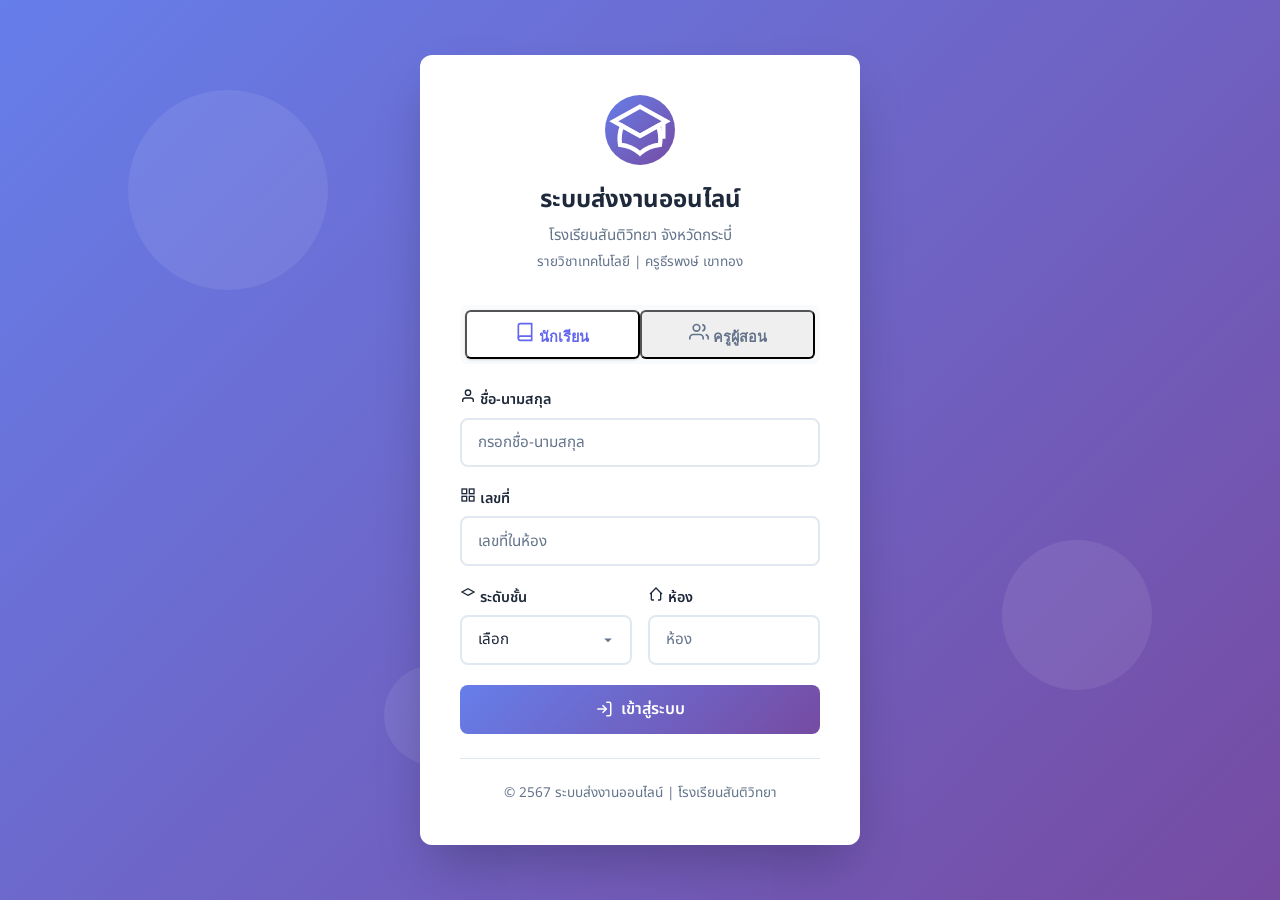
==== teacher.html @ f61cca58 "feat: ระบบส่งงานออนไลน์ครบชุด - หน้า Login สำหรับครูและนักเรียน - แดชบอร์ดครู: สร้างงาน ดูผลงาน ให้ค" ====
<!DOCTYPE html>
<html lang="th">
<head>
  <meta charset="UTF-8">
  <meta name="viewport" content="width=device-width, initial-scale=1.0">
  <title>แดชบอร์ดครู | ระบบส่งงานออนไลน์</title>
  <link href="https://fonts.googleapis.com/css2?family=Noto+Sans+Thai:wght@300;400;500;600;700&family=Inter:wght@300;400;500;600;700&display=swap" rel="stylesheet">
  <link rel="stylesheet" href="css/style.css">
</head>
<body>
  <nav class="navbar">
    <div class="logo">
      <svg viewBox="0 0 24 24" fill="none" stroke="currentColor" stroke-width="2">
        <path d="M12 14l9-5-9-5-9 5 9 5z"/>
        <path d="M12 14l6.16-3.422a12.083 12.083 0 01.665 6.479A11.952 11.952 0 0012 20.055a11.952 11.952 0 00-6.824-2.998 12.078 12.078 0 01.665-6.479L12 14z"/>
        <path d="M20 9v6"/>
      </svg>
      ระบบส่งงานออนไลน์
    </div>
    <div class="nav-links">
      <span class="nav-user" id="nav-teacher-name">ครูธีรพงษ์ เขาทอง</span>
      <button class="btn btn-sm btn-logout" onclick="logout()">
        <svg width="16" height="16" viewBox="0 0 24 24" fill="none" stroke="currentColor" stroke-width="2">
          <path d="M9 21H5a2 2 0 0 1-2-2V5a2 2 0 0 1 2-2h4"/>
          <polyline points="16 17 21 12 16 7"/>
          <line x1="21" y1="12" x2="9" y2="12"/>
        </svg>
        ออกจากระบบ
      </button>
    </div>
  </nav>

  <div class="container">
    <div class="teacher-profile-card">
      <div class="profile-avatar">
        <svg width="40" height="40" viewBox="0 0 24 24" fill="none" stroke="currentColor" stroke-width="1.5">
          <path d="M20 21v-2a4 4 0 0 0-4-4H8a4 4 0 0 0-4 4v2"/>
          <circle cx="12" cy="7" r="4"/>
        </svg>
      </div>
      <div class="profile-info">
        <h2>ครูธีรพงษ์ เขาทอง</h2>
        <p>รายวิชาเทคโนโลยี | โรงเรียนสันติวิทยา จังหวัดกระบี่</p>
      </div>
    </div>


    <!-- Stats -->
    <div class="stats-row">
      <div class="stat-card">
        <div class="stat-icon blue"><svg width="24" height="24" viewBox="0 0 24 24" fill="none" stroke="currentColor" stroke-width="2"><path d="M9 5H7a2 2 0 00-2 2v12a2 2 0 002 2h10a2 2 0 002-2V7a2 2 0 00-2-2h-2M9 5a2 2 0 002 2h2a2 2 0 002-2M9 5a2 2 0 012-2h2a2 2 0 012 2"/></svg></div>
        <div class="stat-info"><h4 id="stat-total-assignments">0</h4><p>งานทั้งหมด</p></div>
      </div>
      <div class="stat-card">
        <div class="stat-icon green"><svg width="24" height="24" viewBox="0 0 24 24" fill="none" stroke="currentColor" stroke-width="2"><path d="M9 12l2 2 4-4m6 2a9 9 0 11-18 0 9 9 0 0118 0z"/></svg></div>
        <div class="stat-info"><h4 id="stat-total-submissions">0</h4><p>ผลงานที่ส่งมา</p></div>
      </div>
      <div class="stat-card">
        <div class="stat-icon orange"><svg width="24" height="24" viewBox="0 0 24 24" fill="none" stroke="currentColor" stroke-width="2"><path d="M12 8v4l3 3m6-3a9 9 0 11-18 0 9 9 0 0118 0z"/></svg></div>
        <div class="stat-info"><h4 id="stat-pending">0</h4><p>รอตรวจ</p></div>
      </div>
      <div class="stat-card">
        <div class="stat-icon purple"><svg width="24" height="24" viewBox="0 0 24 24" fill="none" stroke="currentColor" stroke-width="2"><path d="M11.049 2.927c.3-.921 1.603-.921 1.902 0l1.519 4.674a1 1 0 00.95.69h4.915c.969 0 1.371 1.24.588 1.81l-3.976 2.888a1 1 0 00-.363 1.118l1.518 4.674c.3.922-.755 1.688-1.538 1.118l-3.976-2.888a1 1 0 00-1.176 0l-3.976 2.888c-.783.57-1.838-.197-1.538-1.118l1.518-4.674a1 1 0 00-.363-1.118l-3.976-2.888c-.784-.57-.38-1.81.588-1.81h4.914a1 1 0 00.951-.69l1.519-4.674z"/></svg></div>
        <div class="stat-info"><h4 id="stat-graded">0</h4><p>ตรวจแล้ว</p></div>
      </div>
    </div>

    <!-- Tabs -->
    <div class="tabs">
      <button class="tab-btn active" onclick="switchTab('assignments')">งานทั้งหมด</button>
      <button class="tab-btn" onclick="switchTab('submissions')">ผลงานนักเรียน</button>
    </div>

    <!-- Assignments Tab -->
    <div id="tab-assignments">
      <div style="display:flex;justify-content:space-between;align-items:center;flex-wrap:wrap;gap:1rem;">
        <h2>รายการงานที่มอบหมาย</h2>
        <button class="btn btn-primary" onclick="openCreateModal()">
          <svg width="18" height="18" viewBox="0 0 24 24" fill="none" stroke="currentColor" stroke-width="2"><line x1="12" y1="5" x2="12" y2="19"/><line x1="5" y1="12" x2="19" y2="12"/></svg>
          สร้างงานใหม่
        </button>
      </div>
      <div class="filters" style="margin-top:1rem;">
        <select class="form-control" id="filter-level" onchange="filterAssignments()">
          <option value="">ทุกระดับชั้น</option>
          <option value="ป.1">ป.1</option><option value="ป.2">ป.2</option><option value="ป.3">ป.3</option>
          <option value="ป.4">ป.4</option><option value="ป.5">ป.5</option><option value="ป.6">ป.6</option>
          <option value="ม.1">ม.1</option><option value="ม.2">ม.2</option><option value="ม.3">ม.3</option>
          <option value="ม.4">ม.4</option><option value="ม.5">ม.5</option><option value="ม.6">ม.6</option>
        </select>
        <select class="form-control" id="filter-subject" onchange="filterAssignments()"><option value="">ทุกวิชา</option></select>
        <select class="form-control" id="filter-room" onchange="filterAssignments()"><option value="">ทุกห้อง</option></select>
      </div>
      <div id="assignments-list" class="assignments-grid"></div>
      <div id="empty-assignments" class="empty-state" style="display:none;">
        <svg viewBox="0 0 24 24" fill="none" stroke="currentColor" stroke-width="1.5"><path d="M9 5H7a2 2 0 00-2 2v12a2 2 0 002 2h10a2 2 0 002-2V7a2 2 0 00-2-2h-2M9 5a2 2 0 002 2h2a2 2 0 002-2M9 5a2 2 0 012-2h2a2 2 0 012 2"/></svg>
        <h3>ยังไม่มีงาน</h3>
        <p>กดปุ่ม "สร้างงานใหม่" เพื่อเริ่มมอบหมายงานให้นักเรียน</p>
      </div>
    </div>


    <!-- Submissions Tab -->
    <div id="tab-submissions" style="display:none;">
      <h2>ผลงานที่นักเรียนส่งมา</h2>
      <div class="filters" style="margin-top:1rem;">
        <select class="form-control" id="sub-filter-assignment" onchange="filterSubmissions()"><option value="">ทุกงาน</option></select>
        <select class="form-control" id="sub-filter-status" onchange="filterSubmissions()">
          <option value="">ทุกสถานะ</option><option value="pending">รอตรวจ</option><option value="graded">ตรวจแล้ว</option>
        </select>
      </div>
      <div id="submissions-list" class="submissions-container"></div>
      <div id="empty-submissions" class="empty-state" style="display:none;">
        <svg viewBox="0 0 24 24" fill="none" stroke="currentColor" stroke-width="1.5"><path d="M7 21h10a2 2 0 002-2V9.414a1 1 0 00-.293-.707l-5.414-5.414A1 1 0 0012.586 3H7a2 2 0 00-2 2v14a2 2 0 002 2z"/></svg>
        <h3>ยังไม่มีผลงาน</h3><p>เมื่อนักเรียนส่งงาน ผลงานจะปรากฏที่นี่</p>
      </div>
    </div>
  </div>

  <!-- Create Assignment Modal -->
  <div class="modal-overlay" id="create-modal">
    <div class="modal">
      <div class="modal-header"><h2>สร้างงานใหม่</h2><button class="modal-close" onclick="closeCreateModal()">&times;</button></div>
      <form id="assignment-form" onsubmit="createAssignment(event)">
        <div class="form-group"><label>ชื่องาน *</label><input type="text" class="form-control" id="assignment-title" placeholder="เช่น สร้างเว็บไซต์ส่วนตัว..." required></div>
        <div class="form-group"><label>รายละเอียดงาน</label><textarea class="form-control" id="assignment-desc" placeholder="อธิบายรายละเอียดงานที่ต้องทำ..."></textarea></div>
        <div class="form-group"><label>วิชา *</label><input type="text" class="form-control" id="assignment-subject" placeholder="เช่น เทคโนโลยี" value="เทคโนโลยี" required></div>
        <div class="form-group"><label>ระดับชั้น *</label>
          <select class="form-control" id="assignment-level" required>
            <option value="">-- เลือกระดับชั้น --</option>
            <option value="ป.1">ป.1</option><option value="ป.2">ป.2</option><option value="ป.3">ป.3</option>
            <option value="ป.4">ป.4</option><option value="ป.5">ป.5</option><option value="ป.6">ป.6</option>
            <option value="ม.1">ม.1</option><option value="ม.2">ม.2</option><option value="ม.3">ม.3</option>
            <option value="ม.4">ม.4</option><option value="ม.5">ม.5</option><option value="ม.6">ม.6</option>
          </select>
        </div>
        <div class="form-group"><label>ห้อง *</label><input type="text" class="form-control" id="assignment-room" placeholder="เช่น 1, 2, 3" required></div>
        <div class="form-group"><label>กำหนดส่ง</label><input type="date" class="form-control" id="assignment-deadline"></div>
        <div style="display:flex;gap:1rem;margin-top:1.5rem;">
          <button type="submit" class="btn btn-primary" style="flex:1;">สร้างงาน</button>
          <button type="button" class="btn btn-outline" onclick="closeCreateModal()">ยกเลิก</button>
        </div>
      </form>
    </div>
  </div>

  <!-- Grade Modal -->
  <div class="modal-overlay" id="grade-modal">
    <div class="modal">
      <div class="modal-header"><h2>ให้คะแนน / ตรวจงาน</h2><button class="modal-close" onclick="closeGradeModal()">&times;</button></div>
      <form id="grade-form" onsubmit="submitGrade(event)">
        <div class="form-group"><label>คะแนน</label><input type="number" class="form-control" id="grade-score" placeholder="เช่น 8" min="0" max="100"></div>
        <div class="form-group"><label>คะแนนเต็ม</label><input type="number" class="form-control" id="grade-total" placeholder="เช่น 10" min="1" max="100"></div>
        <div class="form-group"><label>ความคิดเห็น</label><textarea class="form-control" id="grade-comment" placeholder="ความคิดเห็นหรือข้อเสนอแนะ..."></textarea></div>
        <input type="hidden" id="grade-submission-id">
        <div style="display:flex;gap:1rem;margin-top:1.5rem;">
          <button type="submit" class="btn btn-success" style="flex:1;">บันทึกคะแนน</button>
          <button type="button" class="btn btn-outline" onclick="closeGradeModal()">ยกเลิก</button>
        </div>
      </form>
    </div>
  </div>

  <div class="toast" id="toast"></div>

  <script src="js/config.js"></script>
  <script src="js/app.js"></script>
  <script src="js/auth.js"></script>
  <script src="js/teacher.js"></script>
  <script>const session = requireAuth('teacher');</script>
</body>
</html>
---- css/style.css ----
/* ===== CSS Variables ===== */
:root {
  --primary: #6366f1;
  --primary-dark: #4f46e5;
  --primary-light: #a5b4fc;
  --secondary: #06b6d4;
  --accent: #f59e0b;
  --success: #10b981;
  --danger: #ef4444;
  --bg: #f8fafc;
  --surface: #ffffff;
  --text: #1e293b;
  --text-secondary: #64748b;
  --border: #e2e8f0;
  --shadow: 0 1px 3px rgba(0, 0, 0, 0.1), 0 1px 2px rgba(0, 0, 0, 0.06);
  --shadow-lg: 0 10px 15px -3px rgba(0, 0, 0, 0.1), 0 4px 6px -2px rgba(0, 0, 0, 0.05);
  --radius: 12px;
  --radius-sm: 8px;
  --transition: all 0.3s ease;
}

/* ===== Reset ===== */
* {
  margin: 0;
  padding: 0;
  box-sizing: border-box;
}

body {
  font-family: 'Noto Sans Thai', 'Inter', sans-serif;
  background-color: var(--bg);
  color: var(--text);
  line-height: 1.6;
  min-height: 100vh;
}

a {
  text-decoration: none;
  color: inherit;
}

ul, ol {
  list-style: none;
}


/* ===== Navbar ===== */
.navbar {
  background: linear-gradient(135deg, var(--primary), var(--primary-dark));
  position: sticky;
  top: 0;
  z-index: 1000;
  padding: 0.75rem 2rem;
  display: flex;
  align-items: center;
  justify-content: space-between;
  box-shadow: var(--shadow-lg);
}

.navbar .logo {
  font-size: 1.25rem;
  font-weight: 700;
  color: #ffffff;
  display: flex;
  align-items: center;
  gap: 0.5rem;
}

.navbar .nav-links {
  display: flex;
  align-items: center;
  gap: 1.5rem;
}

.navbar .nav-links a {
  color: rgba(255, 255, 255, 0.85);
  font-weight: 500;
  transition: var(--transition);
}

.navbar .nav-links a:hover {
  color: #ffffff;
}

.nav-user {
  display: flex;
  align-items: center;
  gap: 0.75rem;
  color: #ffffff;
  font-size: 0.9rem;
}

.btn-logout {
  background: rgba(255, 255, 255, 0.15);
  border: 1px solid rgba(255, 255, 255, 0.3);
  color: #ffffff;
  padding: 0.4rem 1rem;
  border-radius: var(--radius-sm);
  cursor: pointer;
  font-size: 0.85rem;
  transition: var(--transition);
}

.btn-logout:hover {
  background: rgba(255, 255, 255, 0.25);
}


/* ===== Container ===== */
.container {
  max-width: 1200px;
  margin: 0 auto;
  padding: 2rem 1.5rem;
}

/* ===== Landing Page ===== */
.landing-page {
  display: flex;
  flex-direction: column;
  align-items: center;
  justify-content: center;
  min-height: calc(100vh - 70px);
  text-align: center;
  padding: 2rem;
}

.landing-badge {
  display: inline-block;
  background: linear-gradient(135deg, var(--primary-light), var(--secondary));
  color: #ffffff;
  padding: 0.4rem 1.2rem;
  border-radius: 50px;
  font-size: 0.85rem;
  font-weight: 600;
  margin-bottom: 1.5rem;
}

.landing-page h1 {
  font-size: 3rem;
  font-weight: 800;
  background: linear-gradient(135deg, var(--primary), var(--secondary));
  -webkit-background-clip: text;
  -webkit-text-fill-color: transparent;
  background-clip: text;
  margin-bottom: 1rem;
}

.landing-subtitle {
  font-size: 1.25rem;
  color: var(--text-secondary);
  margin-bottom: 0.5rem;
}

.landing-desc {
  font-size: 1rem;
  color: var(--text-secondary);
  max-width: 600px;
  margin-bottom: 2.5rem;
}

.role-cards {
  display: grid;
  grid-template-columns: repeat(auto-fit, minmax(280px, 1fr));
  gap: 1.5rem;
  width: 100%;
  max-width: 700px;
  margin-bottom: 3rem;
}

.role-card {
  background: var(--surface);
  border-radius: var(--radius);
  padding: 2rem;
  box-shadow: var(--shadow);
  transition: var(--transition);
  cursor: pointer;
  border: 2px solid transparent;
}

.role-card:hover {
  transform: translateY(-4px);
  box-shadow: var(--shadow-lg);
  border-color: var(--primary-light);
}

.role-card .icon {
  font-size: 2.5rem;
  margin-bottom: 1rem;
}

.role-card h3 {
  font-size: 1.2rem;
  margin-bottom: 0.5rem;
  color: var(--text);
}

.role-card p {
  color: var(--text-secondary);
  font-size: 0.9rem;
}


/* ===== Features Section ===== */
.features-section {
  width: 100%;
  max-width: 900px;
  padding: 2rem 0;
}

.features-section h2 {
  font-size: 1.5rem;
  margin-bottom: 1.5rem;
  color: var(--text);
}

.features-grid {
  display: grid;
  grid-template-columns: repeat(auto-fit, minmax(250px, 1fr));
  gap: 1.25rem;
}

.feature-card {
  background: var(--surface);
  border-radius: var(--radius-sm);
  padding: 1.5rem;
  box-shadow: var(--shadow);
  text-align: left;
}

.feature-card .feature-icon {
  font-size: 1.5rem;
  margin-bottom: 0.75rem;
}

.feature-card h4 {
  margin-bottom: 0.4rem;
  color: var(--text);
}

.feature-card p {
  color: var(--text-secondary);
  font-size: 0.85rem;
}

/* ===== Landing Footer ===== */
.landing-footer {
  margin-top: 3rem;
  padding: 1.5rem;
  text-align: center;
  color: var(--text-secondary);
  font-size: 0.85rem;
}

/* ===== Cards ===== */
.card {
  background: var(--surface);
  border-radius: var(--radius);
  box-shadow: var(--shadow);
  padding: 1.5rem;
  transition: var(--transition);
}

.card:hover {
  box-shadow: var(--shadow-lg);
}

/* ===== Buttons ===== */
.btn {
  display: inline-flex;
  align-items: center;
  justify-content: center;
  gap: 0.5rem;
  padding: 0.65rem 1.5rem;
  border-radius: var(--radius-sm);
  font-weight: 600;
  font-size: 0.9rem;
  border: none;
  cursor: pointer;
  transition: var(--transition);
  text-decoration: none;
}

.btn-primary {
  background: linear-gradient(135deg, var(--primary), var(--primary-dark));
  color: #ffffff;
}

.btn-primary:hover {
  transform: translateY(-2px);
  box-shadow: 0 4px 12px rgba(99, 102, 241, 0.4);
}

.btn-success {
  background: var(--success);
  color: #ffffff;
}

.btn-success:hover {
  background: #059669;
  transform: translateY(-2px);
}

.btn-danger {
  background: var(--danger);
  color: #ffffff;
}

.btn-danger:hover {
  background: #dc2626;
  transform: translateY(-2px);
}

.btn-outline {
  background: transparent;
  border: 2px solid var(--border);
  color: var(--text);
}

.btn-outline:hover {
  border-color: var(--primary);
  color: var(--primary);
}

.btn-sm {
  padding: 0.4rem 0.9rem;
  font-size: 0.8rem;
}


/* ===== Forms ===== */
.form-group {
  margin-bottom: 1.25rem;
}

.form-group label {
  display: block;
  font-weight: 600;
  font-size: 0.9rem;
  margin-bottom: 0.4rem;
  color: var(--text);
}

.form-control {
  width: 100%;
  padding: 0.7rem 1rem;
  border: 2px solid var(--border);
  border-radius: var(--radius-sm);
  font-size: 0.95rem;
  font-family: inherit;
  transition: var(--transition);
  background: var(--surface);
  color: var(--text);
}

.form-control:focus {
  outline: none;
  border-color: var(--primary);
  box-shadow: 0 0 0 3px rgba(99, 102, 241, 0.1);
}

.form-control::placeholder {
  color: var(--text-secondary);
}

select.form-control {
  appearance: none;
  -webkit-appearance: none;
  background-image: url("data:image/svg+xml,%3Csvg xmlns='http://www.w3.org/2000/svg' width='12' height='12' fill='%2364748b' viewBox='0 0 16 16'%3E%3Cpath d='M8 11L3 6h10l-5 5z'/%3E%3C/svg%3E");
  background-repeat: no-repeat;
  background-position: right 1rem center;
  padding-right: 2.5rem;
}

textarea.form-control {
  resize: vertical;
  min-height: 100px;
}

/* ===== Modal ===== */
.modal-overlay {
  position: fixed;
  top: 0;
  left: 0;
  width: 100%;
  height: 100%;
  background: rgba(0, 0, 0, 0.5);
  backdrop-filter: blur(4px);
  display: flex;
  align-items: center;
  justify-content: center;
  z-index: 2000;
  opacity: 0;
  visibility: hidden;
  transition: var(--transition);
}

.modal-overlay.active {
  opacity: 1;
  visibility: visible;
}

.modal {
  background: var(--surface);
  border-radius: var(--radius);
  width: 90%;
  max-width: 550px;
  max-height: 85vh;
  overflow-y: auto;
  box-shadow: var(--shadow-lg);
  animation: slideUp 0.3s ease;
}

@keyframes slideUp {
  from {
    transform: translateY(20px);
    opacity: 0;
  }
  to {
    transform: translateY(0);
    opacity: 1;
  }
}

.modal-header {
  display: flex;
  align-items: center;
  justify-content: space-between;
  padding: 1.25rem 1.5rem;
  border-bottom: 1px solid var(--border);
}

.modal-header h3 {
  font-size: 1.1rem;
  color: var(--text);
}

.modal-close {
  width: 32px;
  height: 32px;
  border-radius: 50%;
  border: none;
  background: var(--bg);
  color: var(--text-secondary);
  font-size: 1.2rem;
  cursor: pointer;
  display: flex;
  align-items: center;
  justify-content: center;
  transition: var(--transition);
}

.modal-close:hover {
  background: var(--danger);
  color: #ffffff;
}

.modal-body {
  padding: 1.5rem;
}

.modal-footer {
  padding: 1rem 1.5rem;
  border-top: 1px solid var(--border);
  display: flex;
  justify-content: flex-end;
  gap: 0.75rem;
}


/* ===== Assignments Grid ===== */
.assignments-grid {
  display: grid;
  grid-template-columns: repeat(auto-fill, minmax(320px, 1fr));
  gap: 1.25rem;
  margin-top: 1.5rem;
}

.assignment-card {
  background: var(--surface);
  border-radius: var(--radius);
  padding: 1.5rem;
  box-shadow: var(--shadow);
  border-left: 4px solid var(--primary);
  transition: var(--transition);
}

.assignment-card:hover {
  box-shadow: var(--shadow-lg);
  transform: translateY(-2px);
}

.assignment-card h4 {
  font-size: 1.05rem;
  margin-bottom: 0.5rem;
  color: var(--text);
}

.subject-badge {
  display: inline-block;
  padding: 0.2rem 0.7rem;
  border-radius: 50px;
  font-size: 0.75rem;
  font-weight: 600;
  background: var(--primary-light);
  color: var(--primary-dark);
  margin-bottom: 0.75rem;
}

.assignment-meta {
  display: flex;
  flex-wrap: wrap;
  gap: 0.75rem;
  margin: 0.75rem 0;
  font-size: 0.85rem;
  color: var(--text-secondary);
}

.assignment-meta span {
  display: flex;
  align-items: center;
  gap: 0.3rem;
}

.assignment-actions {
  display: flex;
  gap: 0.5rem;
  margin-top: 1rem;
  padding-top: 1rem;
  border-top: 1px solid var(--border);
}

/* ===== Submissions ===== */
.submissions-list {
  display: flex;
  flex-direction: column;
  gap: 1rem;
  margin-top: 1.5rem;
}

.submission-item {
  background: var(--surface);
  border-radius: var(--radius);
  padding: 1.25rem;
  box-shadow: var(--shadow);
  border-left: 4px solid var(--secondary);
  transition: var(--transition);
}

.submission-item:hover {
  box-shadow: var(--shadow-lg);
}

.student-info {
  display: flex;
  align-items: center;
  gap: 0.75rem;
  margin-bottom: 0.75rem;
}

.student-info .avatar {
  width: 36px;
  height: 36px;
  border-radius: 50%;
  background: linear-gradient(135deg, var(--primary), var(--secondary));
  display: flex;
  align-items: center;
  justify-content: center;
  color: #ffffff;
  font-weight: 700;
  font-size: 0.85rem;
}

.student-info .name {
  font-weight: 600;
  color: var(--text);
}

.student-info .time {
  font-size: 0.8rem;
  color: var(--text-secondary);
}

.file-preview {
  background: var(--bg);
  border-radius: var(--radius-sm);
  padding: 0.75rem 1rem;
  margin: 0.75rem 0;
  display: flex;
  align-items: center;
  gap: 0.5rem;
  font-size: 0.85rem;
  color: var(--text-secondary);
}

.grade-badge {
  display: inline-flex;
  align-items: center;
  gap: 0.3rem;
  padding: 0.3rem 0.8rem;
  border-radius: 50px;
  font-size: 0.8rem;
  font-weight: 600;
  background: rgba(16, 185, 129, 0.1);
  color: var(--success);
}

.grade-badge.pending {
  background: rgba(245, 158, 11, 0.1);
  color: var(--accent);
}


/* ===== Tabs ===== */
.tabs {
  display: flex;
  gap: 0;
  border-bottom: 2px solid var(--border);
  margin-bottom: 1.5rem;
}

.tab {
  padding: 0.75rem 1.5rem;
  font-weight: 600;
  font-size: 0.9rem;
  color: var(--text-secondary);
  cursor: pointer;
  border-bottom: 2px solid transparent;
  margin-bottom: -2px;
  transition: var(--transition);
}

.tab:hover {
  color: var(--primary);
}

.tab.active {
  color: var(--primary);
  border-bottom-color: var(--primary);
}

/* ===== Toast Notification ===== */
.toast {
  position: fixed;
  bottom: 2rem;
  right: 2rem;
  background: var(--text);
  color: #ffffff;
  padding: 1rem 1.5rem;
  border-radius: var(--radius-sm);
  box-shadow: var(--shadow-lg);
  font-size: 0.9rem;
  z-index: 3000;
  transform: translateY(100px);
  opacity: 0;
  transition: var(--transition);
}

.toast.show {
  transform: translateY(0);
  opacity: 1;
}

.toast.success {
  border-left: 4px solid var(--success);
}

.toast.error {
  border-left: 4px solid var(--danger);
}

/* ===== Stats Row ===== */
.stats-row {
  display: grid;
  grid-template-columns: repeat(auto-fit, minmax(200px, 1fr));
  gap: 1.25rem;
  margin-bottom: 2rem;
}

.stat-card {
  background: var(--surface);
  border-radius: var(--radius);
  padding: 1.25rem;
  box-shadow: var(--shadow);
  display: flex;
  align-items: center;
  gap: 1rem;
}

.stat-card .stat-icon {
  width: 48px;
  height: 48px;
  border-radius: var(--radius-sm);
  display: flex;
  align-items: center;
  justify-content: center;
  font-size: 1.3rem;
}

.stat-card .stat-icon.primary {
  background: rgba(99, 102, 241, 0.1);
  color: var(--primary);
}

.stat-card .stat-icon.success {
  background: rgba(16, 185, 129, 0.1);
  color: var(--success);
}

.stat-card .stat-icon.accent {
  background: rgba(245, 158, 11, 0.1);
  color: var(--accent);
}

.stat-card .stat-icon.secondary {
  background: rgba(6, 182, 212, 0.1);
  color: var(--secondary);
}

.stat-card .stat-info h4 {
  font-size: 1.5rem;
  color: var(--text);
}

.stat-card .stat-info p {
  font-size: 0.85rem;
  color: var(--text-secondary);
}

/* ===== Empty State ===== */
.empty-state {
  display: flex;
  flex-direction: column;
  align-items: center;
  justify-content: center;
  padding: 3rem;
  text-align: center;
}

.empty-state svg {
  width: 120px;
  height: 120px;
  margin-bottom: 1.5rem;
  opacity: 0.5;
}

.empty-state h3 {
  color: var(--text);
  margin-bottom: 0.5rem;
}

.empty-state p {
  color: var(--text-secondary);
  font-size: 0.9rem;
}


/* ===== File Upload Area ===== */
.file-upload-area {
  border: 2px dashed var(--border);
  border-radius: var(--radius);
  padding: 2rem;
  text-align: center;
  cursor: pointer;
  transition: var(--transition);
}

.file-upload-area:hover {
  border-color: var(--primary);
  background: rgba(99, 102, 241, 0.02);
}

.file-upload-area.dragover {
  border-color: var(--primary);
  background: rgba(99, 102, 241, 0.05);
  transform: scale(1.01);
}

.file-upload-area .upload-icon {
  font-size: 2.5rem;
  margin-bottom: 0.75rem;
  color: var(--text-secondary);
}

.file-upload-area p {
  color: var(--text-secondary);
  font-size: 0.9rem;
}

.file-upload-area .browse-link {
  color: var(--primary);
  font-weight: 600;
  cursor: pointer;
}

/* ===== Login Page ===== */
.login-page {
  min-height: 100vh;
  display: flex;
  align-items: center;
  justify-content: center;
  background: linear-gradient(135deg, #667eea 0%, #764ba2 100%);
  padding: 2rem;
  position: relative;
  overflow: hidden;
}

.login-bg {
  position: absolute;
  top: 0;
  left: 0;
  width: 100%;
  height: 100%;
  overflow: hidden;
  pointer-events: none;
}

.login-bg .circle {
  position: absolute;
  border-radius: 50%;
  background: rgba(255, 255, 255, 0.08);
  animation: float 6s ease-in-out infinite;
}

.login-bg .circle:nth-child(1) {
  width: 200px;
  height: 200px;
  top: 10%;
  left: 10%;
  animation-delay: 0s;
}

.login-bg .circle:nth-child(2) {
  width: 150px;
  height: 150px;
  top: 60%;
  right: 10%;
  animation-delay: 2s;
}

.login-bg .circle:nth-child(3) {
  width: 100px;
  height: 100px;
  bottom: 15%;
  left: 30%;
  animation-delay: 4s;
}

.login-bg .circle:nth-child(4) {
  width: 250px;
  height: 250px;
  top: 30%;
  right: 20%;
  animation-delay: 1s;
}

@keyframes float {
  0%, 100% {
    transform: translateY(0) rotate(0deg);
  }
  50% {
    transform: translateY(-20px) rotate(5deg);
  }
}

.login-container {
  background: var(--surface);
  border-radius: var(--radius);
  width: 100%;
  max-width: 440px;
  padding: 2.5rem;
  box-shadow: 0 25px 50px -12px rgba(0, 0, 0, 0.25);
  position: relative;
  z-index: 1;
}


.login-header {
  text-align: center;
  margin-bottom: 2rem;
}

.login-header .school-logo {
  width: 70px;
  height: 70px;
  border-radius: 50%;
  background: linear-gradient(135deg, #667eea, #764ba2);
  display: flex;
  align-items: center;
  justify-content: center;
  margin: 0 auto 1rem;
  font-size: 1.8rem;
  color: #ffffff;
}

.login-header h1 {
  font-size: 1.5rem;
  color: var(--text);
  margin-bottom: 0.3rem;
}

.login-header .school-name {
  font-size: 0.95rem;
  color: var(--text-secondary);
  margin-bottom: 0.2rem;
}

.login-header .teacher-name {
  font-size: 0.85rem;
  color: var(--text-secondary);
}

.login-tabs {
  display: flex;
  border-radius: var(--radius-sm);
  background: var(--bg);
  padding: 0.3rem;
  margin-bottom: 1.5rem;
}

.login-tab {
  flex: 1;
  padding: 0.6rem;
  text-align: center;
  border-radius: 6px;
  font-weight: 600;
  font-size: 0.9rem;
  color: var(--text-secondary);
  cursor: pointer;
  transition: var(--transition);
}

.login-tab.active {
  background: var(--surface);
  color: var(--primary);
  box-shadow: var(--shadow);
}

.btn-login {
  width: 100%;
  padding: 0.8rem;
  background: linear-gradient(135deg, #667eea, #764ba2);
  color: #ffffff;
  border: none;
  border-radius: var(--radius-sm);
  font-size: 1rem;
  font-weight: 600;
  cursor: pointer;
  transition: var(--transition);
  font-family: inherit;
}

.btn-login:hover {
  transform: translateY(-2px);
  box-shadow: 0 4px 12px rgba(102, 126, 234, 0.4);
}

.login-footer {
  text-align: center;
  margin-top: 1.5rem;
  padding-top: 1.5rem;
  border-top: 1px solid var(--border);
  color: var(--text-secondary);
  font-size: 0.85rem;
}

/* ===== Teacher Profile Card ===== */
.teacher-profile {
  background: linear-gradient(135deg, #667eea 0%, #764ba2 100%);
  border-radius: var(--radius);
  padding: 2rem;
  color: #ffffff;
  margin-bottom: 2rem;
  display: flex;
  align-items: center;
  gap: 1.5rem;
}

.teacher-profile .avatar {
  width: 64px;
  height: 64px;
  border-radius: 50%;
  background: rgba(255, 255, 255, 0.2);
  display: flex;
  align-items: center;
  justify-content: center;
  font-size: 1.5rem;
  font-weight: 700;
  border: 3px solid rgba(255, 255, 255, 0.3);
}

.teacher-profile .info h2 {
  font-size: 1.3rem;
  margin-bottom: 0.25rem;
}

.teacher-profile .info p {
  opacity: 0.85;
  font-size: 0.9rem;
}


/* ===== Student Info Banner ===== */
.student-banner {
  background: linear-gradient(135deg, #10b981 0%, #059669 100%);
  border-radius: var(--radius);
  padding: 1.5rem 2rem;
  color: #ffffff;
  margin-bottom: 2rem;
  display: flex;
  align-items: center;
  gap: 1.25rem;
}

.student-banner .avatar {
  width: 56px;
  height: 56px;
  border-radius: 50%;
  background: rgba(255, 255, 255, 0.2);
  display: flex;
  align-items: center;
  justify-content: center;
  font-size: 1.3rem;
  font-weight: 700;
  border: 2px solid rgba(255, 255, 255, 0.3);
}

.student-banner .info h2 {
  font-size: 1.2rem;
  margin-bottom: 0.2rem;
}

.student-banner .info p {
  opacity: 0.9;
  font-size: 0.85rem;
}

/* ===== Responsive ===== */
@media (max-width: 768px) {
  .navbar {
    padding: 0.75rem 1rem;
  }

  .navbar .nav-links {
    gap: 1rem;
  }

  .landing-page h1 {
    font-size: 2rem;
  }

  .role-cards {
    grid-template-columns: 1fr;
  }

  .assignments-grid {
    grid-template-columns: 1fr;
  }

  .stats-row {
    grid-template-columns: 1fr 1fr;
  }

  .container {
    padding: 1.5rem 1rem;
  }

  .teacher-profile {
    flex-direction: column;
    text-align: center;
  }

  .student-banner {
    flex-direction: column;
    text-align: center;
  }

  .modal {
    width: 95%;
    margin: 1rem;
  }

  .tabs {
    overflow-x: auto;
  }

  .tab {
    padding: 0.6rem 1rem;
    white-space: nowrap;
  }

  .features-grid {
    grid-template-columns: 1fr;
  }

  .login-container {
    padding: 1.5rem;
  }

  .toast {
    left: 1rem;
    right: 1rem;
    bottom: 1rem;
  }
}

/* ===== Custom Scrollbar ===== */
::-webkit-scrollbar {
  width: 8px;
  height: 8px;
}

::-webkit-scrollbar-track {
  background: var(--bg);
  border-radius: 4px;
}

::-webkit-scrollbar-thumb {
  background: var(--border);
  border-radius: 4px;
}

::-webkit-scrollbar-thumb:hover {
  background: var(--text-secondary);
}

/* Firefox scrollbar */
* {
  scrollbar-width: thin;
  scrollbar-color: var(--border) var(--bg);
}
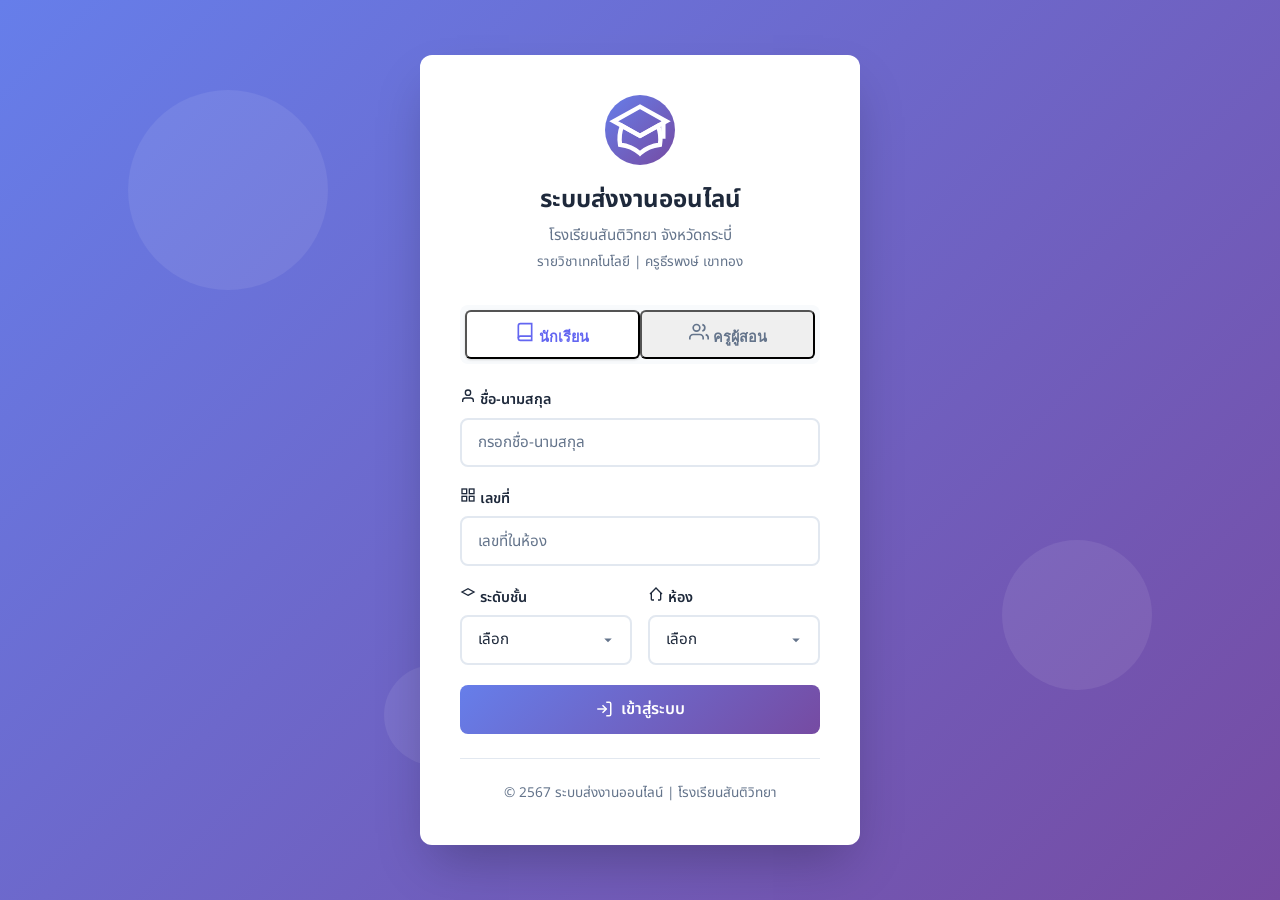
==== commit cd65c6d3: "fix: แก้ padding modal ชิดขอบ + อัพเดตรายวิชาและห้องเรียน - เพิ่ม padding 2rem ใน modal ให้เนื้อหาไม" ====
--- a/teacher.html
+++ b/teacher.html
@@ -83,10 +83,11 @@
       <div class="filters" style="margin-top:1rem;">
         <select class="form-control" id="filter-level" onchange="filterAssignments()">
           <option value="">ทุกระดับชั้น</option>
-          <option value="ป.1">ป.1</option><option value="ป.2">ป.2</option><option value="ป.3">ป.3</option>
-          <option value="ป.4">ป.4</option><option value="ป.5">ป.5</option><option value="ป.6">ป.6</option>
-          <option value="ม.1">ม.1</option><option value="ม.2">ม.2</option><option value="ม.3">ม.3</option>
-          <option value="ม.4">ม.4</option><option value="ม.5">ม.5</option><option value="ม.6">ม.6</option>
+          <option value="ม.1">ม.1</option>
+          <option value="ม.3">ม.3</option>
+          <option value="ม.4">ม.4</option>
+          <option value="ม.5">ม.5</option>
+          <option value="ม.6">ม.6</option>
         </select>
         <select class="form-control" id="filter-subject" onchange="filterAssignments()"><option value="">ทุกวิชา</option></select>
         <select class="form-control" id="filter-room" onchange="filterAssignments()"><option value="">ทุกห้อง</option></select>
@@ -124,17 +125,39 @@
       <form id="assignment-form" onsubmit="createAssignment(event)">
         <div class="form-group"><label>ชื่องาน *</label><input type="text" class="form-control" id="assignment-title" placeholder="เช่น สร้างเว็บไซต์ส่วนตัว..." required></div>
         <div class="form-group"><label>รายละเอียดงาน</label><textarea class="form-control" id="assignment-desc" placeholder="อธิบายรายละเอียดงานที่ต้องทำ..."></textarea></div>
-        <div class="form-group"><label>วิชา *</label><input type="text" class="form-control" id="assignment-subject" placeholder="เช่น เทคโนโลยี" value="เทคโนโลยี" required></div>
-        <div class="form-group"><label>ระดับชั้น *</label>
-          <select class="form-control" id="assignment-level" required>
-            <option value="">-- เลือกระดับชั้น --</option>
-            <option value="ป.1">ป.1</option><option value="ป.2">ป.2</option><option value="ป.3">ป.3</option>
-            <option value="ป.4">ป.4</option><option value="ป.5">ป.5</option><option value="ป.6">ป.6</option>
-            <option value="ม.1">ม.1</option><option value="ม.2">ม.2</option><option value="ม.3">ม.3</option>
-            <option value="ม.4">ม.4</option><option value="ม.5">ม.5</option><option value="ม.6">ม.6</option>
+        <div class="form-group"><label>วิชา *</label>
+          <select class="form-control" id="assignment-subject" required>
+            <option value="">-- เลือกวิชา --</option>
+            <option value="โปรแกรมตารางงาน">โปรแกรมตารางงาน</option>
+            <option value="เทคโนโลยี (วิทยาการคำนวณ)">เทคโนโลยี (วิทยาการคำนวณ)</option>
+            <option value="ปอเนาะอินเตอร์เทค">ปอเนาะอินเตอร์เทค</option>
           </select>
         </div>
-        <div class="form-group"><label>ห้อง *</label><input type="text" class="form-control" id="assignment-room" placeholder="เช่น 1, 2, 3" required></div>
+        <div class="form-group"><label>ระดับชั้น/ห้อง *</label>
+          <select class="form-control" id="assignment-level-room" onchange="updateRoomFromSelection()" required>
+            <option value="">-- เลือกระดับชั้น/ห้อง --</option>
+            <optgroup label="โปรแกรมตารางงาน">
+              <option value="ม.3|4">ม.3/4</option>
+              <option value="ม.3|5">ม.3/5</option>
+            </optgroup>
+            <optgroup label="เทคโนโลยี (วิทยาการคำนวณ)">
+              <option value="ม.1|4">ม.1/4</option>
+              <option value="ม.4|4">ม.4/4</option>
+              <option value="ม.4|5">ม.4/5</option>
+              <option value="ม.5|4">ม.5/4</option>
+              <option value="ม.5|5">ม.5/5</option>
+              <option value="ม.6|4">ม.6/4</option>
+              <option value="ม.6|5">ม.6/5</option>
+            </optgroup>
+            <optgroup label="ปอเนาะอินเตอร์เทค">
+              <option value="ม.5|หญิง">ม.5 (นักเรียนหญิง)</option>
+              <option value="ม.6|หญิง">ม.6 (นักเรียนหญิง)</option>
+              <option value="ม.6|ชาย">ม.6 (นักเรียนชาย)</option>
+            </optgroup>
+          </select>
+        </div>
+        <input type="hidden" id="assignment-level">
+        <input type="hidden" id="assignment-room">
         <div class="form-group"><label>กำหนดส่ง</label><input type="date" class="form-control" id="assignment-deadline"></div>
         <div style="display:flex;gap:1rem;margin-top:1.5rem;">
           <button type="submit" class="btn btn-primary" style="flex:1;">สร้างงาน</button>
--- a/css/style.css
+++ b/css/style.css
@@ -406,6 +406,7 @@
   max-width: 550px;
   max-height: 85vh;
   overflow-y: auto;
+  padding: 2rem;
   box-shadow: var(--shadow-lg);
   animation: slideUp 0.3s ease;
 }
@@ -425,7 +426,8 @@
   display: flex;
   align-items: center;
   justify-content: space-between;
-  padding: 1.25rem 1.5rem;
+  padding-bottom: 1rem;
+  margin-bottom: 1.5rem;
   border-bottom: 1px solid var(--border);
 }
 
@@ -964,7 +966,8 @@
 }
 
 /* ===== Teacher Profile Card ===== */
-.teacher-profile {
+.teacher-profile,
+.teacher-profile-card {
   background: linear-gradient(135deg, #667eea 0%, #764ba2 100%);
   border-radius: var(--radius);
   padding: 2rem;
@@ -1128,3 +1131,304 @@
   scrollbar-width: thin;
   scrollbar-color: var(--border) var(--bg);
 }
+
+
+
+/* ===== Additional Component Styles ===== */
+
+/* Tab Buttons */
+.tabs {
+  display: flex;
+  gap: 0.25rem;
+  background: var(--bg);
+  padding: 0.25rem;
+  border-radius: var(--radius-sm);
+  margin-bottom: 1.5rem;
+  width: fit-content;
+}
+
+.tab-btn {
+  padding: 0.6rem 1.25rem;
+  border: none;
+  background: transparent;
+  border-radius: 6px;
+  cursor: pointer;
+  font-weight: 600;
+  font-size: 0.9rem;
+  color: var(--text-secondary);
+  transition: var(--transition);
+  font-family: inherit;
+}
+
+.tab-btn.active {
+  background: var(--surface);
+  color: var(--primary);
+  box-shadow: var(--shadow);
+}
+
+.tab-btn:hover:not(.active) {
+  color: var(--text);
+}
+
+/* Filters Bar */
+.filters {
+  display: flex;
+  gap: 1rem;
+  flex-wrap: wrap;
+  align-items: center;
+  padding: 1rem;
+  background: var(--surface);
+  border-radius: var(--radius);
+  box-shadow: var(--shadow);
+}
+
+.filters .form-control {
+  max-width: 200px;
+}
+
+/* Submission Count Badge */
+.submission-count {
+  display: inline-flex;
+  align-items: center;
+  gap: 0.3rem;
+  background: #ecfdf5;
+  color: #059669;
+  padding: 0.2rem 0.6rem;
+  border-radius: 20px;
+  font-size: 0.8rem;
+  font-weight: 600;
+  position: absolute;
+  top: 1rem;
+  right: 1rem;
+}
+
+/* Assignment Card Meta */
+.assignment-card .meta {
+  display: flex;
+  gap: 1rem;
+  margin-top: 0.75rem;
+  flex-wrap: wrap;
+}
+
+.assignment-card .meta span {
+  display: flex;
+  align-items: center;
+  gap: 0.25rem;
+  font-size: 0.85rem;
+  color: var(--text-secondary);
+}
+
+/* Assignment Card Actions */
+.assignment-card .actions {
+  display: flex;
+  gap: 0.5rem;
+  margin-top: 1rem;
+  flex-wrap: wrap;
+}
+
+/* Submissions Container */
+.submissions-container {
+  display: flex;
+  flex-direction: column;
+  gap: 1rem;
+  margin-top: 1.5rem;
+}
+
+/* Submission Item */
+.submission-item .student-name {
+  font-weight: 700;
+  font-size: 1rem;
+}
+
+.submission-item .student-id {
+  color: var(--text-secondary);
+  font-size: 0.85rem;
+}
+
+.submission-item .submission-content {
+  margin-top: 0.75rem;
+  padding: 0.75rem;
+  background: var(--bg);
+  border-radius: var(--radius-sm);
+}
+
+.submission-item .submission-time {
+  font-size: 0.8rem;
+  color: var(--text-secondary);
+}
+
+/* Teacher Profile Card (alternate class) */
+.teacher-profile-card {
+  display: flex;
+  align-items: center;
+  gap: 1.25rem;
+  padding: 1.5rem 2rem;
+  color: #ffffff;
+  margin-bottom: 2rem;
+}
+
+.profile-avatar {
+  width: 64px;
+  height: 64px;
+  border-radius: 50%;
+  background: rgba(255, 255, 255, 0.2);
+  display: flex;
+  align-items: center;
+  justify-content: center;
+  flex-shrink: 0;
+}
+
+.profile-avatar svg {
+  color: white;
+}
+
+.profile-info h2 {
+  font-size: 1.3rem;
+  margin-bottom: 0.25rem;
+  color: white;
+}
+
+.profile-info p {
+  opacity: 0.85;
+  font-size: 0.9rem;
+}
+
+/* Student Info Banner */
+.student-info-banner {
+  display: flex;
+  align-items: center;
+  gap: 1rem;
+  padding: 1.25rem 1.5rem;
+  background: linear-gradient(135deg, #10b981, #059669);
+  border-radius: var(--radius);
+  margin-bottom: 2rem;
+  color: white;
+}
+
+.student-avatar {
+  width: 50px;
+  height: 50px;
+  background: rgba(255, 255, 255, 0.2);
+  border-radius: 50%;
+  display: flex;
+  align-items: center;
+  justify-content: center;
+  flex-shrink: 0;
+}
+
+.student-avatar svg {
+  color: white;
+}
+
+.student-details h3 {
+  color: white;
+  margin-bottom: 0.1rem;
+}
+
+.student-details p {
+  opacity: 0.9;
+  font-size: 0.85rem;
+}
+
+/* Page Header */
+.page-header {
+  margin-bottom: 1.5rem;
+}
+
+.page-header h1 {
+  margin-bottom: 0.25rem;
+}
+
+.page-header p {
+  color: var(--text-secondary);
+}
+
+/* Stat Icon Colors */
+.stat-icon.blue {
+  background: #dbeafe;
+  color: #2563eb;
+}
+
+.stat-icon.green {
+  background: #d1fae5;
+  color: #059669;
+}
+
+.stat-icon.orange {
+  background: #fed7aa;
+  color: #ea580c;
+}
+
+.stat-icon.purple {
+  background: #ede9fe;
+  color: #7c3aed;
+}
+
+/* Landing Container (non-class version) */
+.landing-container {
+  display: flex;
+  flex-direction: column;
+  align-items: center;
+  justify-content: center;
+  min-height: calc(100vh - 70px);
+  padding: 2rem;
+  text-align: center;
+}
+
+.landing-container h1 {
+  font-size: 2.5rem;
+  background: linear-gradient(135deg, var(--primary), var(--secondary));
+  -webkit-background-clip: text;
+  -webkit-text-fill-color: transparent;
+  background-clip: text;
+  margin-bottom: 0.5rem;
+}
+
+.features-section {
+  display: grid;
+  grid-template-columns: repeat(auto-fit, minmax(200px, 1fr));
+  gap: 1.5rem;
+  margin-top: 3rem;
+  max-width: 700px;
+  width: 100%;
+}
+
+.feature {
+  text-align: center;
+  padding: 1.5rem 1rem;
+}
+
+.feature-icon {
+  font-size: 2.5rem;
+  margin-bottom: 0.75rem;
+}
+
+.feature h4 {
+  margin-bottom: 0.4rem;
+}
+
+.feature p {
+  font-size: 0.85rem;
+  color: var(--text-secondary);
+}
+
+/* Responsive additions */
+@media (max-width: 768px) {
+  .filters {
+    flex-direction: column;
+  }
+  .filters .form-control {
+    max-width: 100%;
+  }
+  .teacher-profile-card {
+    flex-direction: column;
+    text-align: center;
+  }
+  .student-info-banner {
+    flex-direction: column;
+    text-align: center;
+  }
+  .landing-container h1 {
+    font-size: 1.8rem;
+  }
+}
